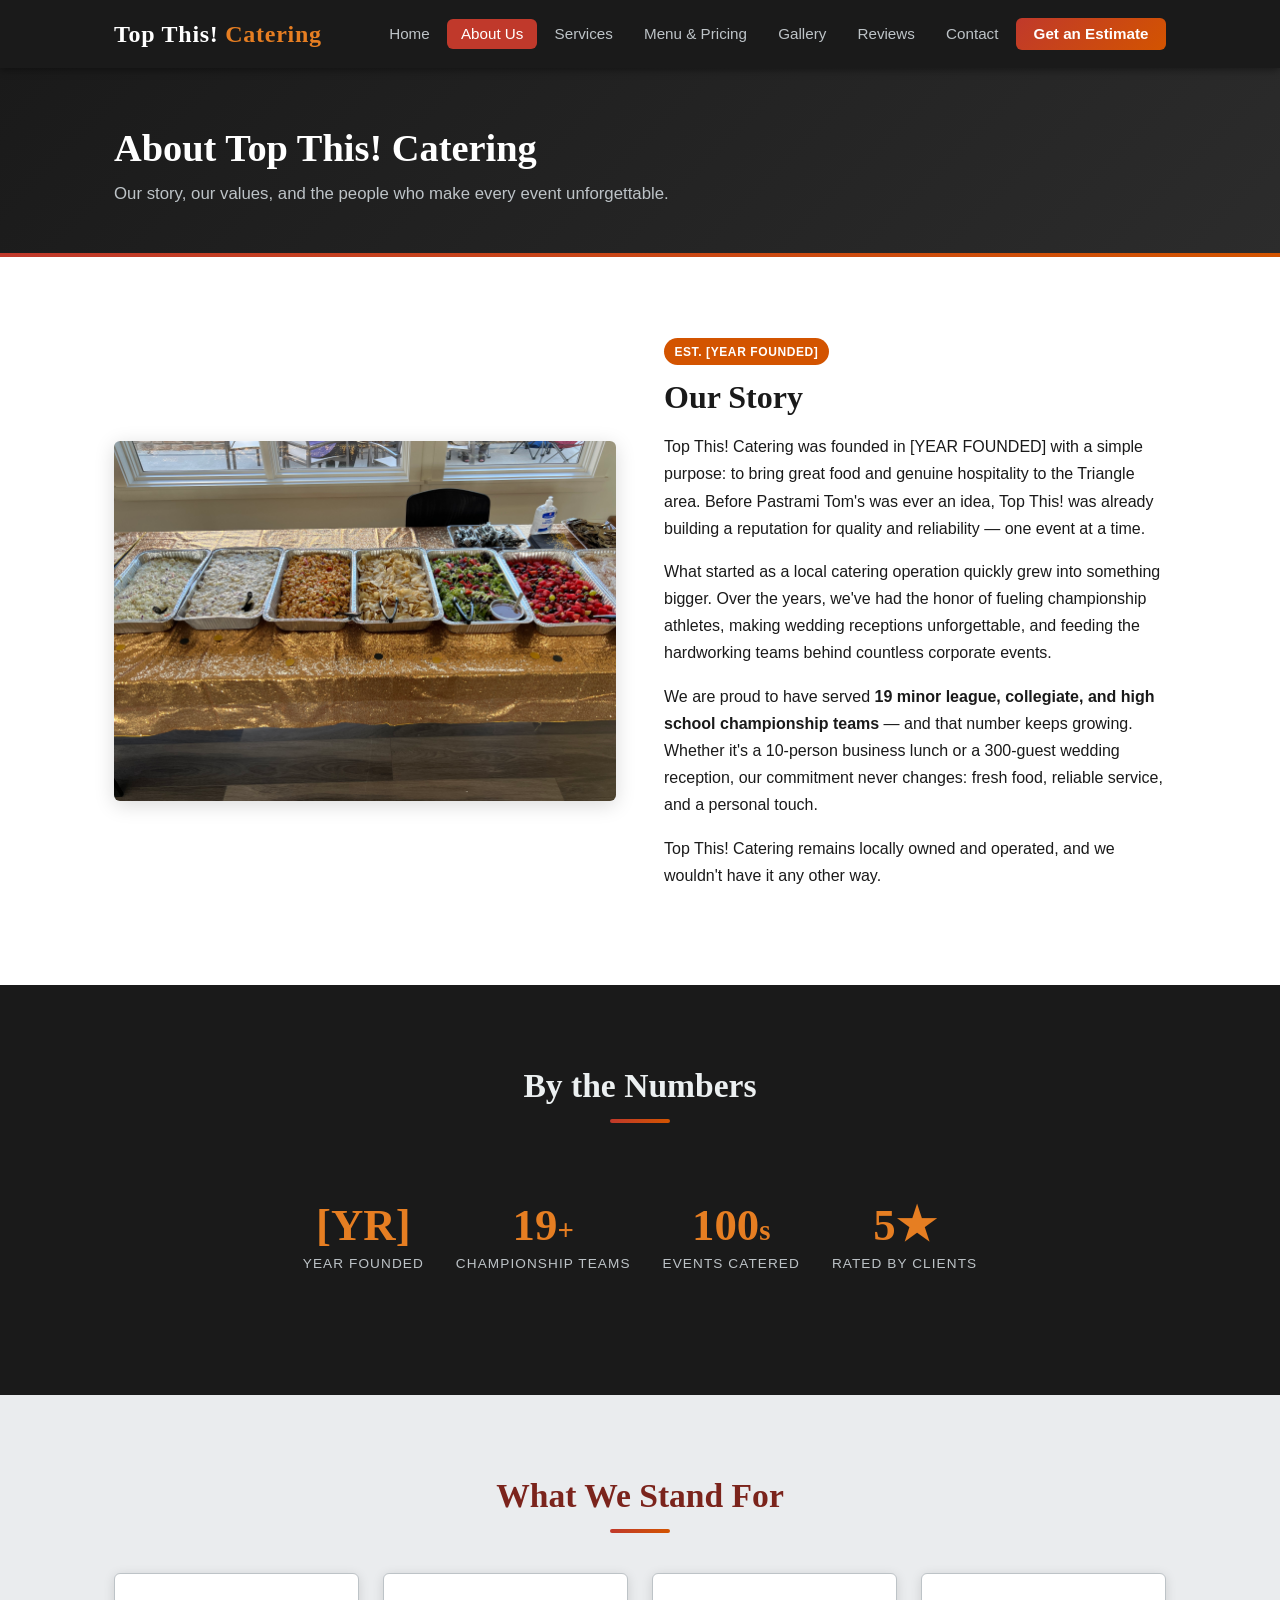
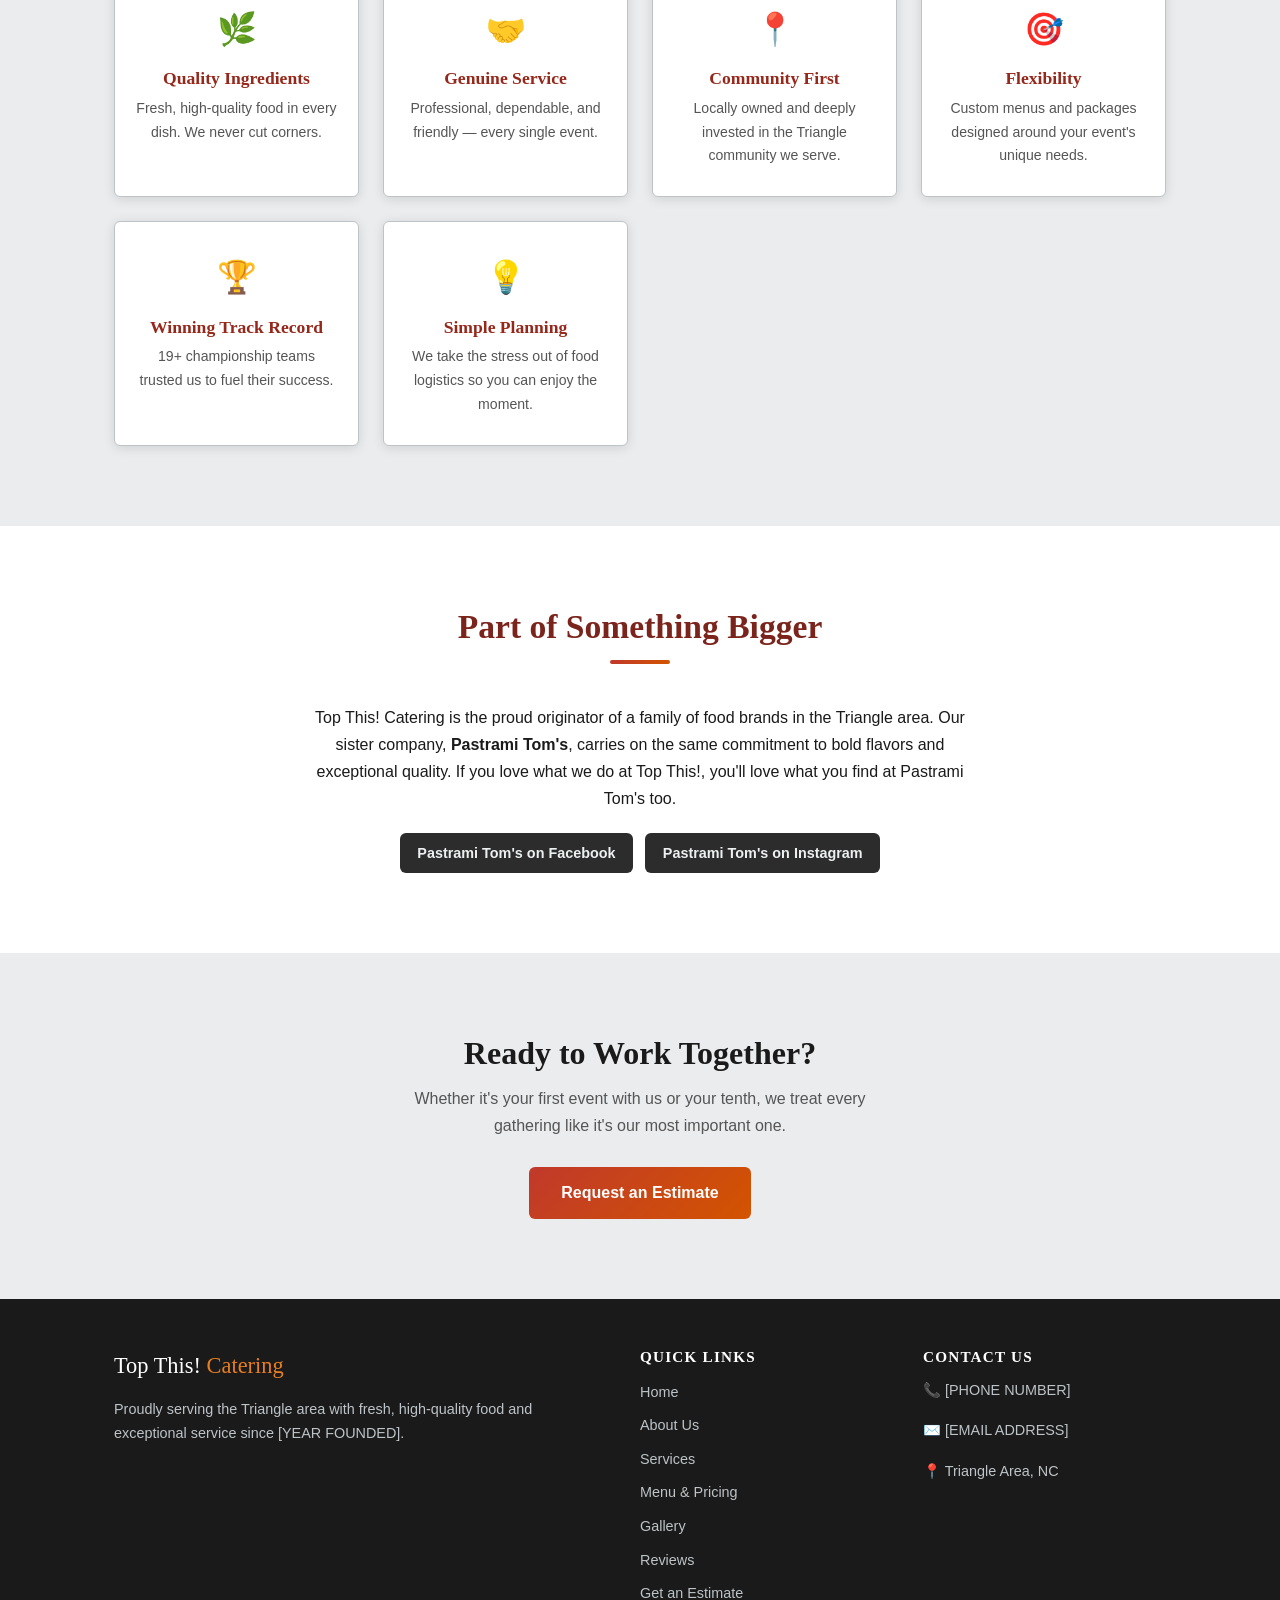
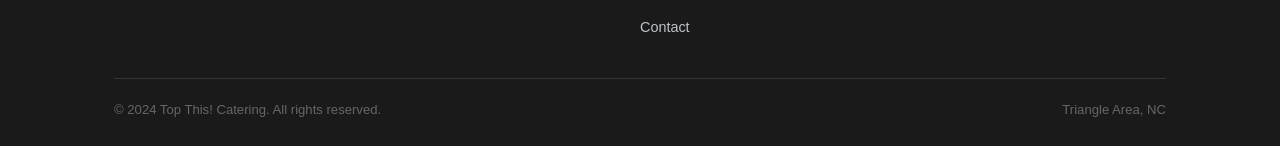
==== about.html @ 69d063e1 "Initial commit — Top This! Catering website" ====
<!DOCTYPE html>
<html lang="en">
<head>
  <meta charset="UTF-8" />
  <meta name="viewport" content="width=device-width, initial-scale=1.0" />
  <title>About Us — Top This! Catering</title>
  <meta name="description" content="Learn about Top This! Catering — our story, values, and years of experience serving the Triangle area." />
  <link rel="stylesheet" href="styles.css" />
</head>
<body>

  <!-- ── NAVIGATION ── -->
  <nav class="navbar" aria-label="Main navigation">
    <div class="container">
      <a href="index.html" class="nav-brand">Top This!<span> Catering</span></a>
      <button class="nav-toggle" aria-label="Toggle navigation" aria-expanded="false">
        <span></span><span></span><span></span>
      </button>
      <ul class="nav-links" role="list">
        <li><a href="index.html">Home</a></li>
        <li><a href="about.html">About Us</a></li>
        <li><a href="services.html">Services</a></li>
        <li><a href="menu.html">Menu & Pricing</a></li>
        <li><a href="gallery.html">Gallery</a></li>
        <li><a href="reviews.html">Reviews</a></li>
        <li><a href="contact.html">Contact</a></li>
        <li><a href="estimate.html" class="nav-cta">Get an Estimate</a></li>
      </ul>
    </div>
  </nav>

  <!-- ── PAGE HERO ── -->
  <section class="page-hero" aria-label="About Us">
    <div class="container">
      <h1>About Top This! Catering</h1>
      <p>Our story, our values, and the people who make every event unforgettable.</p>
    </div>
  </section>

  <!-- ── OUR STORY ── -->
  <section class="section" aria-labelledby="story-heading">
    <div class="container">
      <div class="about-intro">
        <img src="images/IMG_6188.jpeg" alt="Top This! Catering team at work" style="border-radius:6px; width:100%; height:360px; object-fit:cover; box-shadow:0 4px 20px rgba(0,0,0,0.15);" />
        <div>
          <span class="badge">Est. [YEAR FOUNDED]</span>
          <h2 id="story-heading" style="margin-top:0.75rem; margin-bottom:1rem;">Our Story</h2>
          <p>Top This! Catering was founded in [YEAR FOUNDED] with a simple purpose: to bring great food and genuine hospitality to the Triangle area. Before Pastrami Tom's was ever an idea, Top This! was already building a reputation for quality and reliability — one event at a time.</p>
          <p>What started as a local catering operation quickly grew into something bigger. Over the years, we've had the honor of fueling championship athletes, making wedding receptions unforgettable, and feeding the hardworking teams behind countless corporate events.</p>
          <p>We are proud to have served <strong>19 minor league, collegiate, and high school championship teams</strong> — and that number keeps growing. Whether it's a 10-person business lunch or a 300-guest wedding reception, our commitment never changes: fresh food, reliable service, and a personal touch.</p>
          <p>Top This! Catering remains locally owned and operated, and we wouldn't have it any other way.</p>
        </div>
      </div>
    </div>
  </section>

  <!-- ── STATS ── -->
  <section class="section section-dark" aria-label="Company milestones">
    <div class="container">
      <h2 class="section-title" style="color:var(--silver-light);">By the Numbers</h2>
      <div class="divider"></div>
      <div class="stat-bar">
        <div class="stat-item">
          <div class="stat-number">[YR]</div>
          <div class="stat-label">Year Founded</div>
        </div>
        <div class="stat-item">
          <div class="stat-number">19<span style="font-size:1.8rem">+</span></div>
          <div class="stat-label">Championship Teams</div>
        </div>
        <div class="stat-item">
          <div class="stat-number">100<span style="font-size:1.8rem">s</span></div>
          <div class="stat-label">Events Catered</div>
        </div>
        <div class="stat-item">
          <div class="stat-number">5★</div>
          <div class="stat-label">Rated by Clients</div>
        </div>
      </div>
    </div>
  </section>

  <!-- ── VALUES ── -->
  <section class="section section-alt" aria-labelledby="values-heading">
    <div class="container">
      <h2 class="section-title" id="values-heading">What We Stand For</h2>
      <div class="divider"></div>
      <div class="values-grid">
        <div class="value-card">
          <div class="val-icon" aria-hidden="true">🌿</div>
          <h4>Quality Ingredients</h4>
          <p>Fresh, high-quality food in every dish. We never cut corners.</p>
        </div>
        <div class="value-card">
          <div class="val-icon" aria-hidden="true">🤝</div>
          <h4>Genuine Service</h4>
          <p>Professional, dependable, and friendly — every single event.</p>
        </div>
        <div class="value-card">
          <div class="val-icon" aria-hidden="true">📍</div>
          <h4>Community First</h4>
          <p>Locally owned and deeply invested in the Triangle community we serve.</p>
        </div>
        <div class="value-card">
          <div class="val-icon" aria-hidden="true">🎯</div>
          <h4>Flexibility</h4>
          <p>Custom menus and packages designed around your event's unique needs.</p>
        </div>
        <div class="value-card">
          <div class="val-icon" aria-hidden="true">🏆</div>
          <h4>Winning Track Record</h4>
          <p>19+ championship teams trusted us to fuel their success.</p>
        </div>
        <div class="value-card">
          <div class="val-icon" aria-hidden="true">💡</div>
          <h4>Simple Planning</h4>
          <p>We take the stress out of food logistics so you can enjoy the moment.</p>
        </div>
      </div>
    </div>
  </section>

  <!-- ── CONNECTION TO PASTRAMI TOM'S ── -->
  <section class="section" aria-labelledby="sister-heading">
    <div class="container" style="max-width:720px; text-align:center;">
      <h2 id="sister-heading" class="section-title">Part of Something Bigger</h2>
      <div class="divider"></div>
      <p>Top This! Catering is the proud originator of a family of food brands in the Triangle area. Our sister company, <strong>Pastrami Tom's</strong>, carries on the same commitment to bold flavors and exceptional quality. If you love what we do at Top This!, you'll love what you find at Pastrami Tom's too.</p>
      <div class="social-links" style="justify-content:center; margin-top:1.25rem;">
        <a href="#" class="social-link" aria-label="Pastrami Tom's Facebook">Pastrami Tom's on Facebook</a>
        <a href="#" class="social-link" aria-label="Pastrami Tom's Instagram">Pastrami Tom's on Instagram</a>
      </div>
    </div>
  </section>

  <!-- ── CTA ── -->
  <section class="section section-alt" aria-label="Call to action">
    <div class="container text-center">
      <h2 style="margin-bottom:0.75rem;">Ready to Work Together?</h2>
      <p style="color:var(--mid-gray); max-width:500px; margin:0 auto 1.75rem;">Whether it's your first event with us or your tenth, we treat every gathering like it's our most important one.</p>
      <a href="estimate.html" class="btn btn-primary">Request an Estimate</a>
    </div>
  </section>

  <!-- ── FOOTER ── -->
  <footer class="footer" aria-label="Site footer">
    <div class="container">
      <div class="footer-grid">
        <div>
          <div class="footer-brand">Top This!<span> Catering</span></div>
          <p>Proudly serving the Triangle area with fresh, high-quality food and exceptional service since [YEAR FOUNDED].</p>
        </div>
        <div>
          <h4>Quick Links</h4>
          <ul class="footer-links">
            <li><a href="index.html">Home</a></li>
            <li><a href="about.html">About Us</a></li>
            <li><a href="services.html">Services</a></li>
            <li><a href="menu.html">Menu &amp; Pricing</a></li>
            <li><a href="gallery.html">Gallery</a></li>
            <li><a href="reviews.html">Reviews</a></li>
            <li><a href="estimate.html">Get an Estimate</a></li>
            <li><a href="contact.html">Contact</a></li>
          </ul>
        </div>
        <div>
          <h4>Contact Us</h4>
          <p>📞 <a href="tel:+1XXXXXXXXXX">[PHONE NUMBER]</a></p>
          <p>✉️ <a href="mailto:info@topthiscatering.com">[EMAIL ADDRESS]</a></p>
          <p>📍 Triangle Area, NC</p>
        </div>
      </div>
      <div class="footer-bottom">
        <span>&copy; 2024 Top This! Catering. All rights reserved.</span>
        <span>Triangle Area, NC</span>
      </div>
    </div>
  </footer>

  <script src="nav.js"></script>
</body>
</html>
---- styles.css ----
/* =============================================
   Top This! Catering — Global Stylesheet
   Color Scheme: Red, Burnt Orange, Silver, Black
   ============================================= */

/* --- Reset & Base --- */
*, *::before, *::after {
  box-sizing: border-box;
  margin: 0;
  padding: 0;
}

:root {
  --red:         #C0392B;
  --red-dark:    #96281B;
  --orange:      #D35400;
  --orange-light:#E67E22;
  --silver:      #BDC3C7;
  --silver-light:#ECF0F1;
  --black:       #1A1A1A;
  --dark-gray:   #2C2C2C;
  --mid-gray:    #555555;
  --white:       #FFFFFF;
  --font-main:   'Segoe UI', Arial, sans-serif;
  --font-head:   'Georgia', serif;
  --max-width:   1100px;
  --radius:      6px;
  --shadow:      0 2px 12px rgba(0,0,0,0.12);
  --transition:  0.25s ease;
}

html {
  scroll-behavior: smooth;
}

body {
  font-family: var(--font-main);
  background-color: var(--white);
  color: #1A1A1A;
  line-height: 1.7;
  font-size: 16px;
}

img {
  max-width: 100%;
  display: block;
}

a {
  color: var(--red);
  text-decoration: none;
  transition: color var(--transition);
}

a:hover {
  color: var(--orange);
}

ul {
  list-style: none;
}

/* --- Typography --- */
h1, h2, h3, h4 {
  font-family: var(--font-head);
  line-height: 1.25;
  color: var(--black);
}

h1 { font-size: 2.6rem; }
h2 { font-size: 2rem;   }
h3 { font-size: 1.4rem; }
h4 { font-size: 1.1rem; }

p { margin-bottom: 1rem; }

/* --- Layout Helpers --- */
.container {
  max-width: var(--max-width);
  margin: 0 auto;
  padding: 0 1.5rem;
}

.section {
  padding: 5rem 0;
}

.section-alt {
  background-color: #EAECEE;
}

.section-dark {
  background-color: #1A1A1A;
  color: var(--silver-light);
}

.section-dark h2,
.section-dark h3 {
  color: #FFFFFF;
}

.section-title {
  text-align: center;
  margin-bottom: 0.5rem;
  font-size: 2.1rem;
  color: #7B241C;
  font-weight: 700;
}

.section-subtitle {
  text-align: center;
  color: #3D3D3D;
  font-size: 1.05rem;
  margin-bottom: 3rem;
}

.divider {
  width: 60px;
  height: 4px;
  background: linear-gradient(90deg, var(--red), var(--orange));
  margin: 0.75rem auto 2.5rem;
  border-radius: 2px;
}

/* --- Buttons --- */
.btn {
  display: inline-block;
  padding: 0.75rem 2rem;
  border-radius: var(--radius);
  font-size: 1rem;
  font-weight: 600;
  cursor: pointer;
  transition: background var(--transition), transform var(--transition);
  border: none;
  text-align: center;
}

.btn:hover {
  transform: translateY(-2px);
}

.btn-primary {
  background: linear-gradient(135deg, var(--red), var(--orange));
  color: var(--white);
}

.btn-primary:hover {
  background: linear-gradient(135deg, var(--red-dark), var(--orange));
  color: var(--white);
}

.btn-outline {
  background: transparent;
  border: 2px solid var(--white);
  color: var(--white);
}

.btn-outline:hover {
  background: var(--white);
  color: var(--red);
}

.btn-secondary {
  background: var(--dark-gray);
  color: var(--white);
}

.btn-secondary:hover {
  background: var(--black);
  color: var(--white);
}

/* =============================================
   NAVIGATION
   ============================================= */
.navbar {
  position: sticky;
  top: 0;
  z-index: 1000;
  background-color: var(--black);
  box-shadow: 0 2px 8px rgba(0,0,0,0.4);
}

.navbar .container {
  display: flex;
  align-items: center;
  justify-content: space-between;
  height: 68px;
}

.nav-brand {
  font-family: var(--font-head);
  font-size: 1.5rem;
  font-weight: 700;
  color: var(--white);
  letter-spacing: 0.03em;
}

.nav-brand span {
  color: var(--orange-light);
}

.nav-links {
  display: flex;
  gap: 0.25rem;
  align-items: center;
}

.nav-links a {
  color: var(--silver);
  padding: 0.4rem 0.85rem;
  border-radius: var(--radius);
  font-size: 0.95rem;
  font-weight: 500;
  transition: background var(--transition), color var(--transition);
}

.nav-links a:hover,
.nav-links a.active {
  background-color: var(--red);
  color: var(--white);
}

.nav-cta {
  background: linear-gradient(135deg, var(--red), var(--orange)) !important;
  color: var(--white) !important;
  padding: 0.45rem 1.1rem !important;
  font-weight: 600 !important;
}

.nav-cta:hover {
  opacity: 0.9;
}

/* Hamburger */
.nav-toggle {
  display: none;
  flex-direction: column;
  gap: 5px;
  cursor: pointer;
  background: none;
  border: none;
  padding: 4px;
}

.nav-toggle span {
  display: block;
  width: 26px;
  height: 3px;
  background: var(--silver);
  border-radius: 2px;
  transition: all var(--transition);
}

@media (max-width: 768px) {
  .nav-toggle { display: flex; }

  .nav-links {
    display: none;
    flex-direction: column;
    position: absolute;
    top: 68px;
    left: 0;
    right: 0;
    background: var(--black);
    padding: 1rem 1.5rem 1.5rem;
    gap: 0.5rem;
    border-top: 2px solid var(--red);
  }

  .nav-links.open { display: flex; }

  .nav-links a {
    padding: 0.6rem 1rem;
    font-size: 1rem;
  }
}

/* =============================================
   HERO
   ============================================= */
.hero {
  position: relative;
  background: linear-gradient(135deg, var(--black) 0%, var(--dark-gray) 50%, #3a1a0a 100%);
  min-height: 560px;
  display: flex;
  align-items: center;
  overflow: hidden;
}

.hero-content {
  position: relative;
  z-index: 1;
  max-width: 700px;
  padding: 4.5rem 0;
}

.hero-eyebrow {
  display: inline-block;
  font-size: 0.85rem;
  font-weight: 700;
  letter-spacing: 0.14em;
  text-transform: uppercase;
  color: #F5A623;
  background: rgba(245,166,35,0.15);
  border: 1px solid rgba(245,166,35,0.4);
  border-radius: 20px;
  padding: 0.3rem 0.9rem;
  margin-bottom: 1.25rem;
}

.hero h1 {
  color: #FFFFFF;
  margin-bottom: 1.25rem;
  font-size: 3.2rem;
  text-shadow: 0 2px 8px rgba(0,0,0,0.5);
}

.hero h1 span {
  color: #F5A623;
}

.hero p {
  color: #E8E8E8;
  font-size: 1.12rem;
  margin-bottom: 2.25rem;
  max-width: 580px;
  line-height: 1.75;
  text-shadow: 0 1px 4px rgba(0,0,0,0.4);
}

.hero-actions {
  display: flex;
  gap: 1rem;
  flex-wrap: wrap;
}

/* =============================================
   HIGHLIGHT CARDS / FEATURE GRID
   ============================================= */
.feature-grid {
  display: grid;
  grid-template-columns: repeat(auto-fit, minmax(220px, 1fr));
  gap: 1.5rem;
}

.feature-card {
  background: var(--white);
  border: 1px solid #D5D8DC;
  border-top: 4px solid var(--red);
  border-radius: var(--radius);
  padding: 1.75rem 1.5rem;
  text-align: center;
  box-shadow: 0 2px 16px rgba(0,0,0,0.09);
  transition: transform var(--transition);
}

.feature-card:hover {
  transform: translateY(-4px);
}

.feature-icon {
  font-size: 2.2rem;
  margin-bottom: 0.75rem;
}

.feature-card h3 {
  font-size: 1.1rem;
  margin-bottom: 0.5rem;
  color: var(--red-dark);
}

.feature-card p {
  font-size: 0.95rem;
  color: #444444;
  margin: 0;
  line-height: 1.6;
}

/* =============================================
   SERVICE CARDS
   ============================================= */
.service-grid {
  display: grid;
  grid-template-columns: repeat(auto-fit, minmax(280px, 1fr));
  gap: 1.75rem;
}

.service-card {
  background: var(--white);
  border-radius: var(--radius);
  box-shadow: var(--shadow);
  overflow: hidden;
  transition: transform var(--transition);
}

.service-card:hover {
  transform: translateY(-4px);
}

.service-card-img {
  height: 180px;
  background: linear-gradient(135deg, var(--dark-gray), var(--red-dark));
  display: flex;
  align-items: center;
  justify-content: center;
  font-size: 3rem;
}

.service-card-body {
  padding: 1.5rem;
}

.service-card-body h3 {
  margin-bottom: 0.5rem;
  color: var(--red-dark);
}

.service-card-body p {
  font-size: 0.95rem;
  color: #3D3D3D;
  margin: 0;
}

/* =============================================
   MENU PAGE
   ============================================= */
.menu-category {
  margin-bottom: 3rem;
}

.menu-category h3 {
  color: var(--red-dark);
  border-bottom: 2px solid var(--orange-light);
  padding-bottom: 0.4rem;
  margin-bottom: 1.25rem;
  font-size: 1.3rem;
}

.menu-items {
  display: grid;
  grid-template-columns: repeat(auto-fill, minmax(260px, 1fr));
  gap: 1rem;
}

.menu-item {
  background: var(--white);
  border: 1px solid var(--silver);
  border-radius: var(--radius);
  padding: 1.1rem 1.25rem;
  box-shadow: 0 1px 6px rgba(0,0,0,0.07);
}

.menu-item h4 {
  color: var(--black);
  margin-bottom: 0.25rem;
}

.menu-item p {
  font-size: 0.88rem;
  color: var(--mid-gray);
  margin: 0;
}

.pricing-note {
  background: linear-gradient(135deg, var(--red), var(--orange));
  color: var(--white);
  border-radius: var(--radius);
  padding: 2rem 2.5rem;
  text-align: center;
  margin-top: 2rem;
}

.pricing-note h3 {
  color: var(--white);
  margin-bottom: 0.75rem;
  font-size: 1.4rem;
}

.pricing-note p {
  font-size: 1rem;
  margin-bottom: 1.25rem;
  opacity: 0.95;
}

/* =============================================
   GALLERY
   ============================================= */
.gallery-grid {
  display: grid;
  grid-template-columns: repeat(auto-fill, minmax(260px, 1fr));
  gap: 1.25rem;
}

.gallery-placeholder {
  background: linear-gradient(135deg, var(--dark-gray), #3a1a0a);
  border-radius: var(--radius);
  height: 220px;
  display: flex;
  flex-direction: column;
  align-items: center;
  justify-content: center;
  color: var(--silver);
  font-size: 0.9rem;
  gap: 0.5rem;
  border: 2px dashed var(--mid-gray);
  transition: border-color var(--transition);
}

.gallery-placeholder:hover {
  border-color: var(--orange-light);
}

.gallery-placeholder .ph-icon {
  font-size: 2rem;
  opacity: 0.5;
}

/* =============================================
   REVIEWS
   ============================================= */
.reviews-grid {
  display: grid;
  grid-template-columns: repeat(auto-fill, minmax(300px, 1fr));
  gap: 1.5rem;
}

.review-card {
  background: var(--white);
  border: 1px solid var(--silver);
  border-radius: var(--radius);
  padding: 1.75rem;
  box-shadow: var(--shadow);
  position: relative;
}

.review-card::before {
  content: '\201C';
  position: absolute;
  top: 0.75rem;
  left: 1.25rem;
  font-size: 3.5rem;
  color: var(--orange-light);
  line-height: 1;
  font-family: Georgia, serif;
  opacity: 0.6;
}

.review-stars {
  color: var(--orange);
  font-size: 1rem;
  margin-bottom: 0.75rem;
  letter-spacing: 2px;
}

.review-text {
  font-size: 0.95rem;
  color: var(--dark-gray);
  font-style: italic;
  margin-bottom: 1rem;
}

.review-author {
  font-weight: 700;
  font-size: 0.9rem;
  color: var(--red-dark);
}

.review-source {
  font-size: 0.8rem;
  color: var(--mid-gray);
}

/* =============================================
   FORMS
   ============================================= */
.form-wrapper {
  max-width: 680px;
  margin: 0 auto;
  background: var(--white);
  border-radius: var(--radius);
  padding: 2.5rem;
  box-shadow: var(--shadow);
}

.form-group {
  margin-bottom: 1.4rem;
}

.form-group label {
  display: block;
  font-weight: 600;
  font-size: 0.92rem;
  margin-bottom: 0.4rem;
  color: var(--dark-gray);
}

.form-group input,
.form-group select,
.form-group textarea {
  width: 100%;
  padding: 0.7rem 1rem;
  border: 1px solid var(--silver);
  border-radius: var(--radius);
  font-size: 0.95rem;
  font-family: var(--font-main);
  color: var(--black);
  background: var(--white);
  transition: border-color var(--transition), box-shadow var(--transition);
}

.form-group input:focus,
.form-group select:focus,
.form-group textarea:focus {
  outline: none;
  border-color: var(--red);
  box-shadow: 0 0 0 3px rgba(192,57,43,0.12);
}

.form-group textarea {
  resize: vertical;
  min-height: 120px;
}

.form-row {
  display: grid;
  grid-template-columns: 1fr 1fr;
  gap: 1.25rem;
}

@media (max-width: 560px) {
  .form-row { grid-template-columns: 1fr; }
}

.form-submit {
  width: 100%;
  padding: 0.9rem;
  font-size: 1.05rem;
}

.form-note {
  text-align: center;
  font-size: 0.85rem;
  color: var(--mid-gray);
  margin-top: 1rem;
}

/* =============================================
   CONTACT PAGE
   ============================================= */
.contact-grid {
  display: grid;
  grid-template-columns: 1fr 1.6fr;
  gap: 3rem;
  align-items: start;
}

@media (max-width: 768px) {
  .contact-grid { grid-template-columns: 1fr; }
}

.contact-info h3 {
  color: var(--red-dark);
  margin-bottom: 1rem;
}

.contact-detail {
  display: flex;
  align-items: flex-start;
  gap: 0.75rem;
  margin-bottom: 1.25rem;
}

.contact-detail-icon {
  font-size: 1.3rem;
  flex-shrink: 0;
  margin-top: 0.1rem;
}

.contact-detail-text strong {
  display: block;
  font-size: 0.85rem;
  text-transform: uppercase;
  letter-spacing: 0.05em;
  color: var(--mid-gray);
  margin-bottom: 0.15rem;
}

.social-links {
  display: flex;
  gap: 0.75rem;
  flex-wrap: wrap;
  margin-top: 0.5rem;
}

.social-link {
  background: var(--dark-gray);
  color: var(--silver-light);
  padding: 0.5rem 1.1rem;
  border-radius: var(--radius);
  font-size: 0.9rem;
  font-weight: 600;
  transition: background var(--transition);
}

.social-link:hover {
  background: var(--red);
  color: var(--white);
}

/* =============================================
   ABOUT PAGE
   ============================================= */
.about-intro {
  display: grid;
  grid-template-columns: 1fr 1fr;
  gap: 3rem;
  align-items: center;
}

@media (max-width: 768px) {
  .about-intro { grid-template-columns: 1fr; }
}

.about-img-placeholder {
  background: linear-gradient(135deg, var(--dark-gray), #3a1a0a);
  border-radius: var(--radius);
  height: 360px;
  display: flex;
  flex-direction: column;
  align-items: center;
  justify-content: center;
  color: var(--silver);
  gap: 0.5rem;
  border: 2px dashed var(--mid-gray);
}

.about-img-placeholder .ph-icon {
  font-size: 3rem;
  opacity: 0.4;
}

.values-grid {
  display: grid;
  grid-template-columns: repeat(auto-fit, minmax(200px, 1fr));
  gap: 1.5rem;
}

.value-card {
  text-align: center;
  padding: 1.75rem 1.25rem;
  border: 1px solid var(--silver);
  border-radius: var(--radius);
  background: var(--white);
  box-shadow: var(--shadow);
}

.value-card .val-icon {
  font-size: 2rem;
  margin-bottom: 0.75rem;
}

.value-card h4 {
  color: var(--red-dark);
  margin-bottom: 0.4rem;
}

.value-card p {
  font-size: 0.88rem;
  color: var(--mid-gray);
  margin: 0;
}

.stat-bar {
  display: flex;
  gap: 2rem;
  flex-wrap: wrap;
  justify-content: center;
  padding: 2.5rem 0;
}

.stat-item {
  text-align: center;
}

.stat-number {
  font-size: 2.8rem;
  font-weight: 700;
  font-family: var(--font-head);
  color: var(--orange-light);
  line-height: 1;
}

.stat-label {
  font-size: 0.85rem;
  color: var(--silver);
  text-transform: uppercase;
  letter-spacing: 0.08em;
  margin-top: 0.25rem;
}

/* =============================================
   SPORTS / TEAMS TABLE
   ============================================= */
.teams-list {
  display: grid;
  grid-template-columns: repeat(auto-fill, minmax(240px, 1fr));
  gap: 0.75rem;
}

.team-item {
  background: var(--white);
  border-left: 4px solid var(--orange);
  border-radius: 0 var(--radius) var(--radius) 0;
  padding: 0.75rem 1rem;
  font-size: 0.95rem;
  box-shadow: 0 1px 4px rgba(0,0,0,0.08);
}

.team-item strong {
  color: var(--red-dark);
  display: block;
  font-size: 0.9rem;
}

/* =============================================
   FOOTER
   ============================================= */
.footer {
  background-color: var(--black);
  color: var(--silver);
  padding: 3rem 0 1.5rem;
}

.footer-grid {
  display: grid;
  grid-template-columns: 2fr 1fr 1fr;
  gap: 2.5rem;
  margin-bottom: 2rem;
}

@media (max-width: 640px) {
  .footer-grid { grid-template-columns: 1fr; gap: 1.5rem; }
}

.footer-brand {
  font-family: var(--font-head);
  font-size: 1.4rem;
  color: var(--white);
  margin-bottom: 0.75rem;
}

.footer-brand span {
  color: var(--orange-light);
}

.footer p,
.footer a {
  font-size: 0.9rem;
  color: var(--silver);
}

.footer a:hover {
  color: var(--orange-light);
}

.footer h4 {
  color: var(--white);
  font-size: 0.95rem;
  margin-bottom: 0.75rem;
  text-transform: uppercase;
  letter-spacing: 0.08em;
}

.footer-links li {
  margin-bottom: 0.4rem;
}

.footer-bottom {
  border-top: 1px solid #333;
  padding-top: 1.25rem;
  display: flex;
  justify-content: space-between;
  align-items: center;
  flex-wrap: wrap;
  gap: 0.5rem;
  font-size: 0.82rem;
  color: #666;
}

/* =============================================
   PAGE HERO (inner pages)
   ============================================= */
.page-hero {
  background: linear-gradient(135deg, var(--black) 0%, var(--dark-gray) 100%);
  padding: 3.5rem 0 3rem;
  position: relative;
}

.page-hero::after {
  content: '';
  position: absolute;
  bottom: 0;
  left: 0;
  right: 0;
  height: 4px;
  background: linear-gradient(90deg, var(--red), var(--orange));
}

.page-hero h1 {
  color: var(--white);
  font-size: 2.4rem;
}

.page-hero p {
  color: var(--silver);
  font-size: 1.05rem;
  max-width: 600px;
  margin-top: 0.5rem;
  margin-bottom: 0;
}

/* =============================================
   UTILITY
   ============================================= */
.text-center { text-align: center; }
.text-red    { color: var(--red); }
.text-orange { color: var(--orange-light); }
.mt-1 { margin-top: 1rem; }
.mt-2 { margin-top: 2rem; }
.mt-3 { margin-top: 3rem; }
.mb-0 { margin-bottom: 0; }

.badge {
  display: inline-block;
  background: var(--orange);
  color: var(--white);
  font-size: 0.75rem;
  font-weight: 700;
  padding: 0.2rem 0.65rem;
  border-radius: 20px;
  letter-spacing: 0.05em;
  text-transform: uppercase;
}

/* =============================================
   SUCCESS STATE (form submission)
   ============================================= */
.form-success {
  display: none;
  text-align: center;
  padding: 2.5rem;
}

.form-success .success-icon {
  font-size: 3rem;
  margin-bottom: 1rem;
}

.form-success h3 {
  color: var(--red-dark);
  margin-bottom: 0.5rem;
}

/* =============================================
   RESPONSIVE
   ============================================= */
@media (max-width: 768px) {
  h1 { font-size: 2rem; }
  h2 { font-size: 1.6rem; }
  .hero h1 { font-size: 2.2rem; }
  .section { padding: 3.5rem 0; }
  .hero-content { padding: 3rem 0; }
}

@media (max-width: 480px) {
  h1 { font-size: 1.75rem; }
  .hero h1 { font-size: 1.9rem; }
  .form-wrapper { padding: 1.5rem; }
}
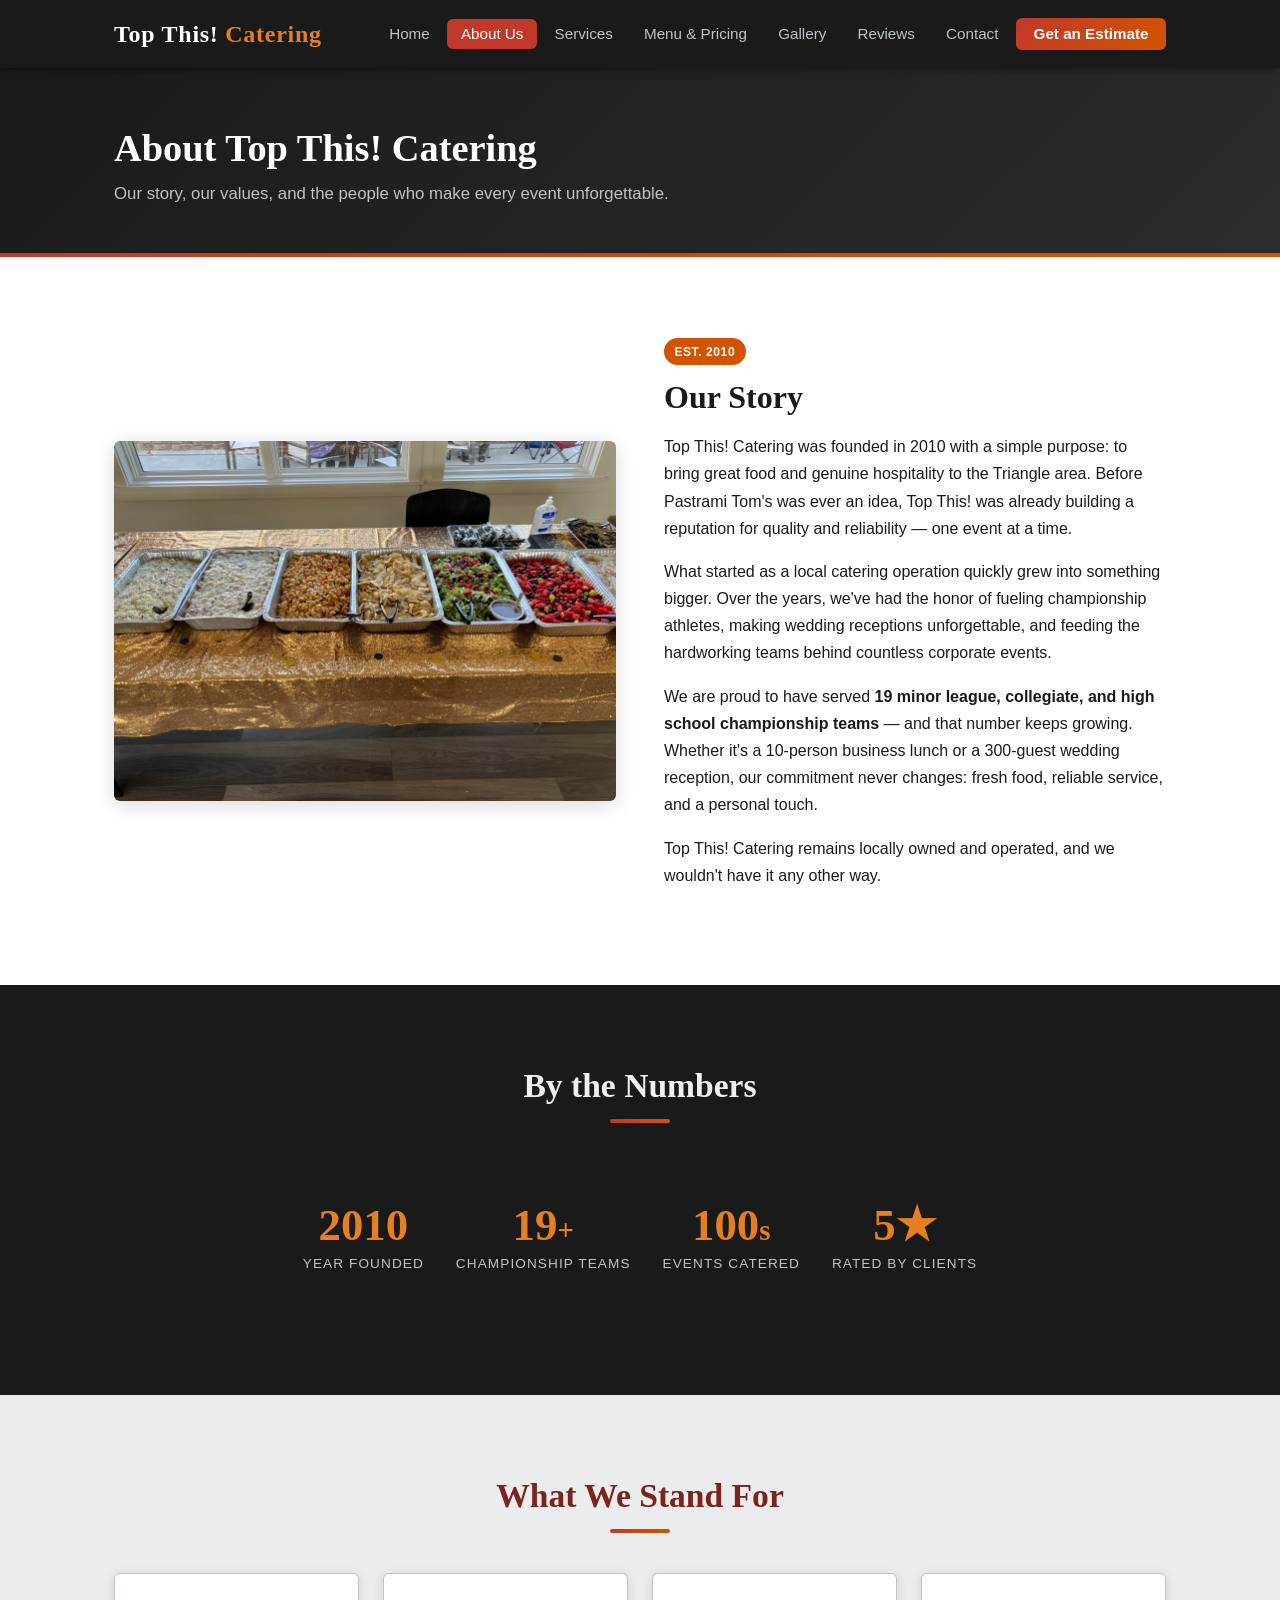
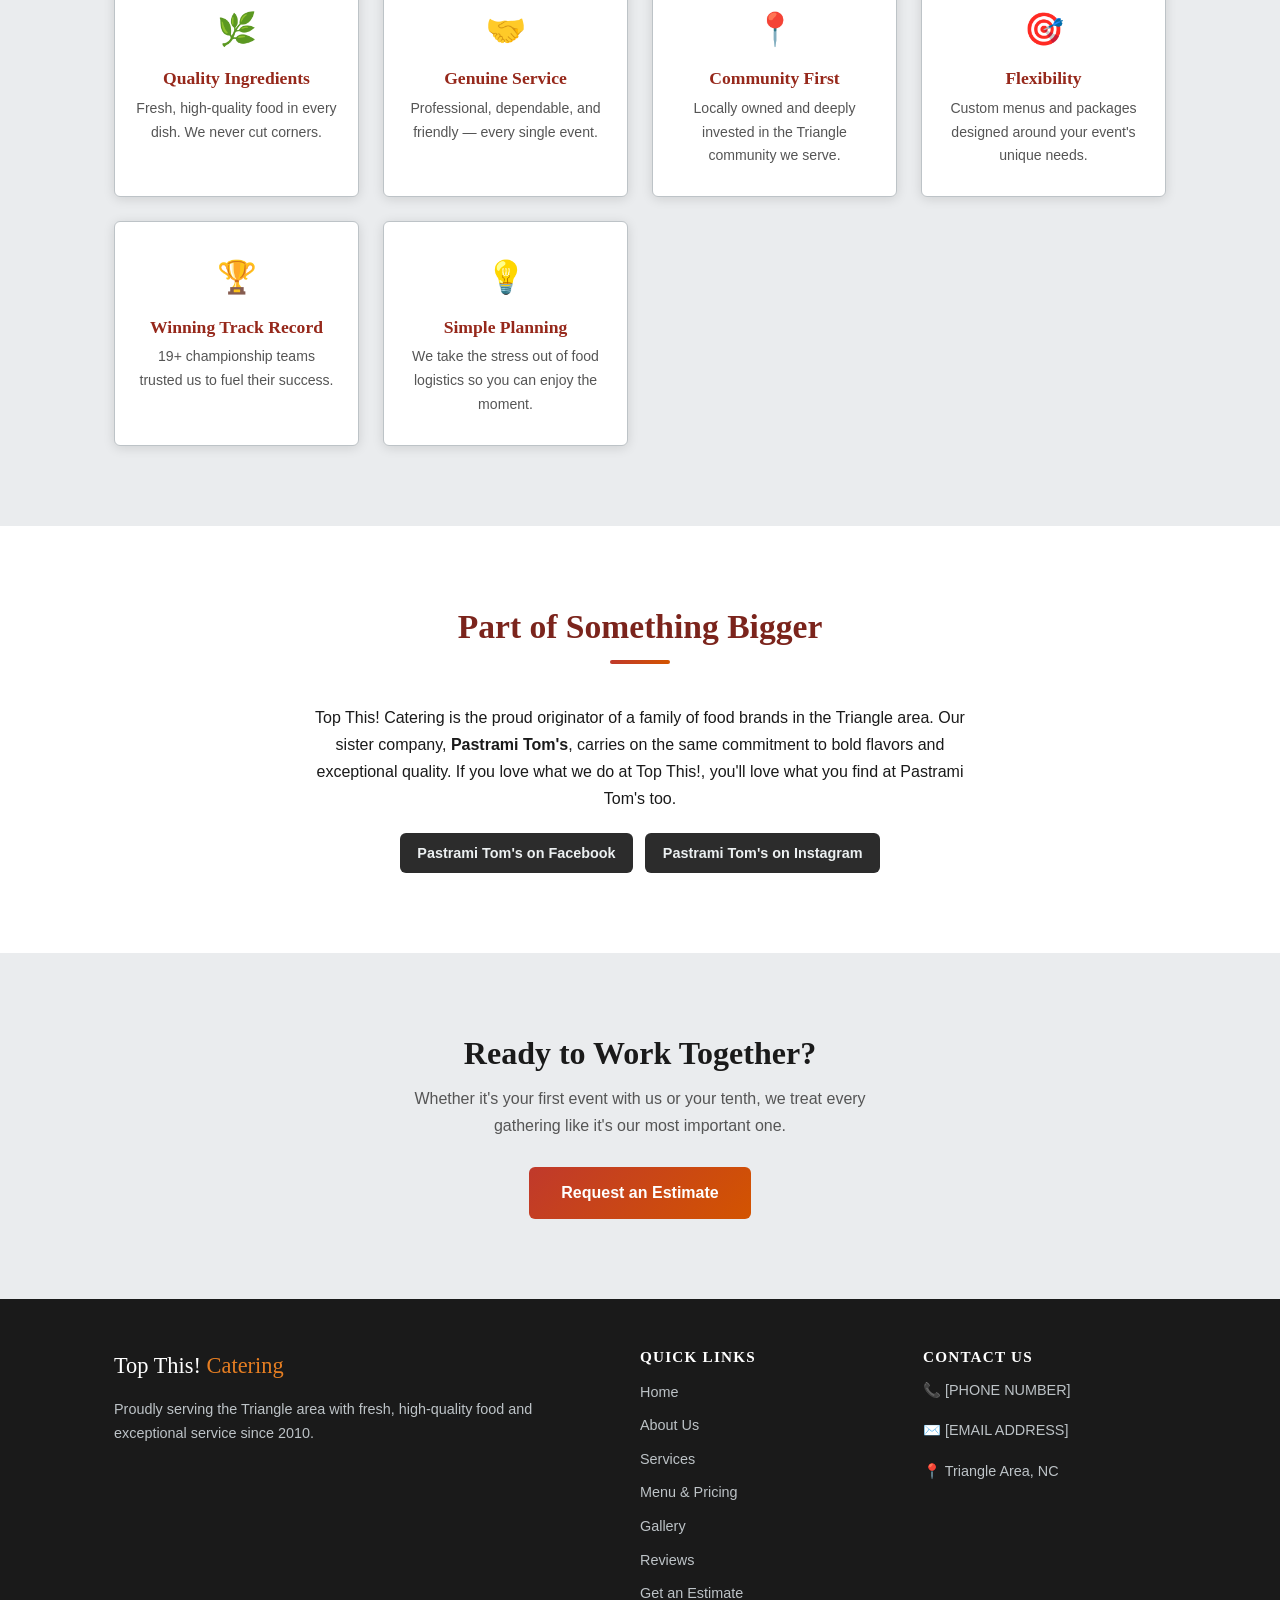
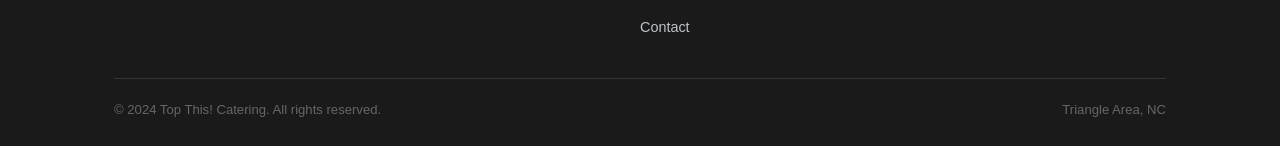
==== commit 600812da: "Update founding year to 2010 across all pages" ====
--- a/about.html
+++ b/about.html
@@ -43,9 +43,9 @@
       <div class="about-intro">
         <img src="images/IMG_6188.jpeg" alt="Top This! Catering team at work" style="border-radius:6px; width:100%; height:360px; object-fit:cover; box-shadow:0 4px 20px rgba(0,0,0,0.15);" />
         <div>
-          <span class="badge">Est. [YEAR FOUNDED]</span>
+          <span class="badge">Est. 2010</span>
           <h2 id="story-heading" style="margin-top:0.75rem; margin-bottom:1rem;">Our Story</h2>
-          <p>Top This! Catering was founded in [YEAR FOUNDED] with a simple purpose: to bring great food and genuine hospitality to the Triangle area. Before Pastrami Tom's was ever an idea, Top This! was already building a reputation for quality and reliability — one event at a time.</p>
+          <p>Top This! Catering was founded in 2010 with a simple purpose: to bring great food and genuine hospitality to the Triangle area. Before Pastrami Tom's was ever an idea, Top This! was already building a reputation for quality and reliability — one event at a time.</p>
           <p>What started as a local catering operation quickly grew into something bigger. Over the years, we've had the honor of fueling championship athletes, making wedding receptions unforgettable, and feeding the hardworking teams behind countless corporate events.</p>
           <p>We are proud to have served <strong>19 minor league, collegiate, and high school championship teams</strong> — and that number keeps growing. Whether it's a 10-person business lunch or a 300-guest wedding reception, our commitment never changes: fresh food, reliable service, and a personal touch.</p>
           <p>Top This! Catering remains locally owned and operated, and we wouldn't have it any other way.</p>
@@ -61,7 +61,7 @@
       <div class="divider"></div>
       <div class="stat-bar">
         <div class="stat-item">
-          <div class="stat-number">[YR]</div>
+          <div class="stat-number">2010</div>
           <div class="stat-label">Year Founded</div>
         </div>
         <div class="stat-item">
@@ -148,7 +148,7 @@
       <div class="footer-grid">
         <div>
           <div class="footer-brand">Top This!<span> Catering</span></div>
-          <p>Proudly serving the Triangle area with fresh, high-quality food and exceptional service since [YEAR FOUNDED].</p>
+          <p>Proudly serving the Triangle area with fresh, high-quality food and exceptional service since 2010.</p>
         </div>
         <div>
           <h4>Quick Links</h4>
